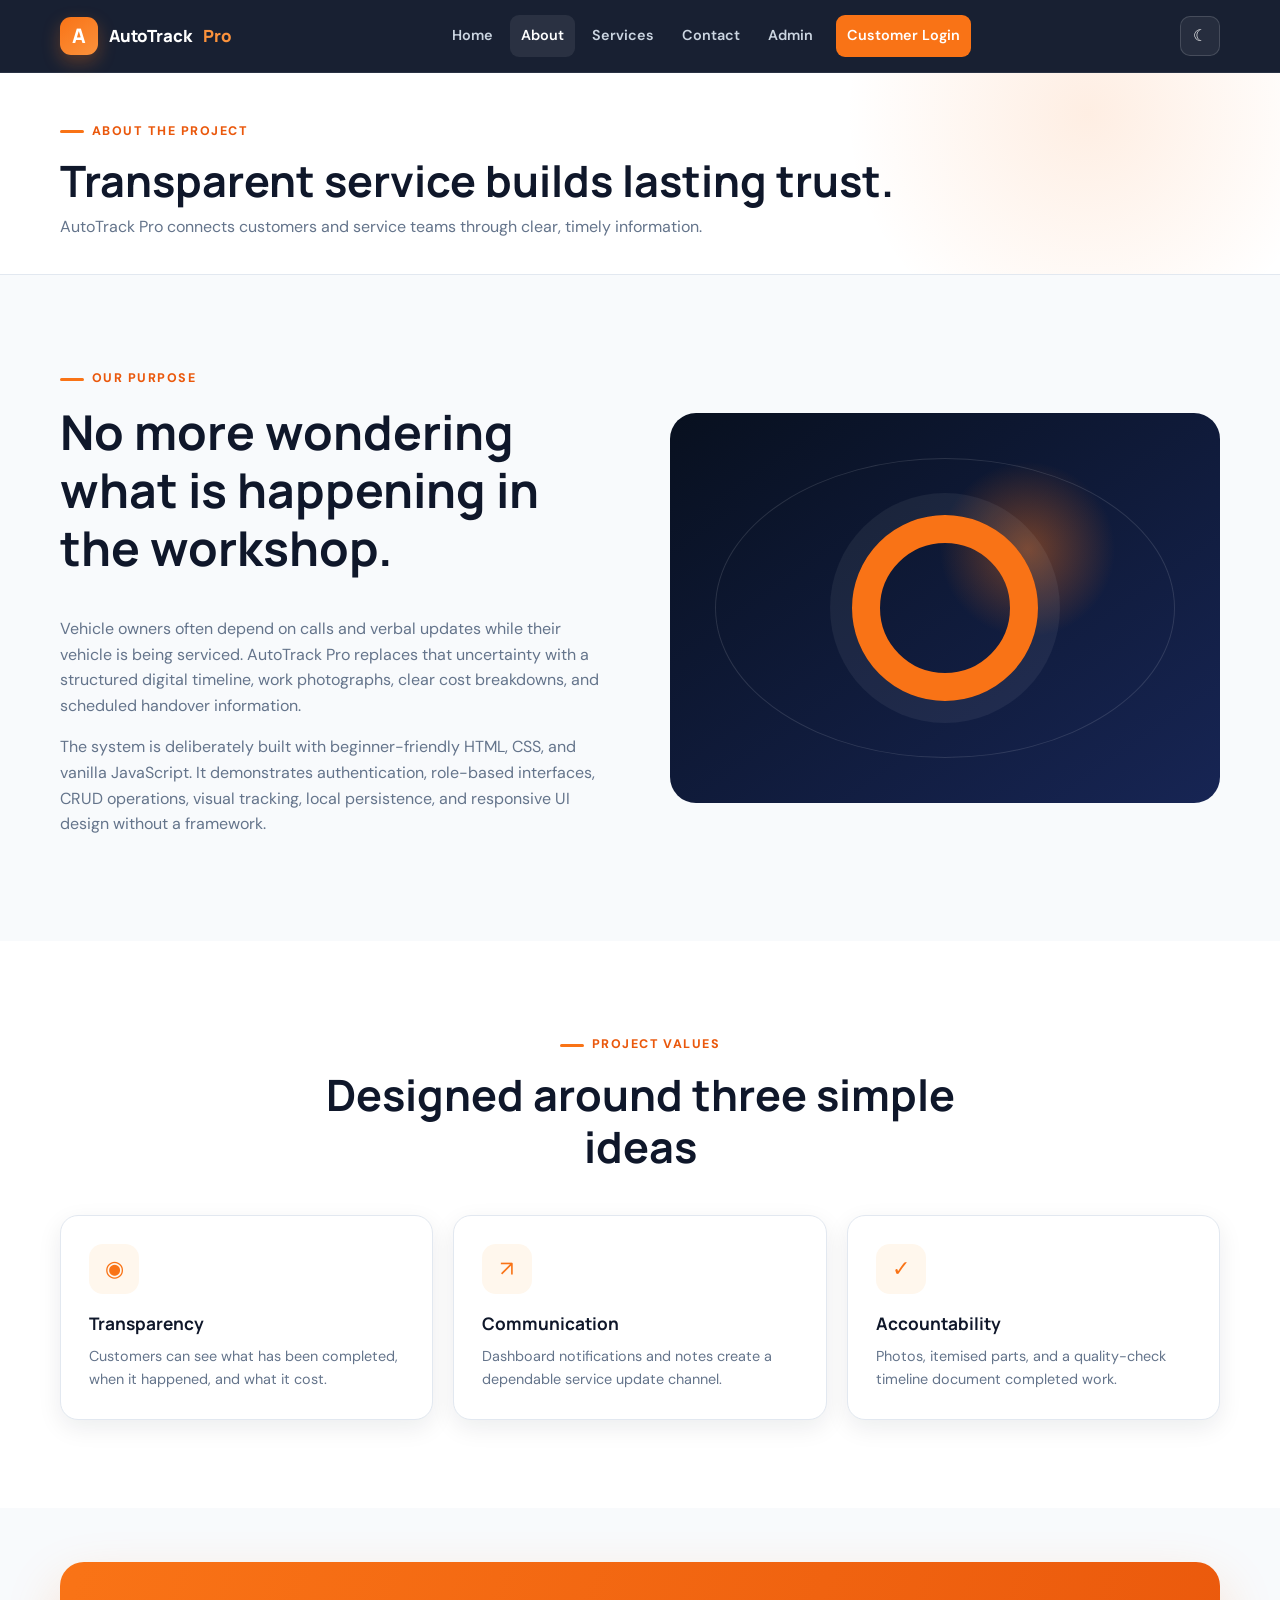
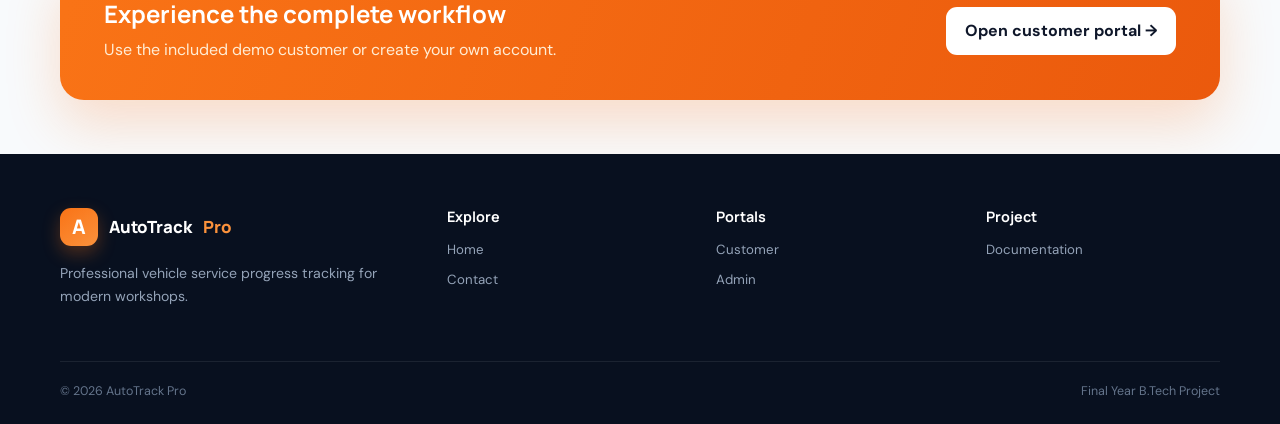
==== about.html @ 39d29e08 "Initial commit for AutoTrack Pro" ====
<!DOCTYPE html>
<html lang="en">
<head><meta charset="UTF-8"><meta name="viewport" content="width=device-width, initial-scale=1.0"><meta name="description" content="About the AutoTrack Pro vehicle service tracking project."><title>About | AutoTrack Pro</title><link rel="stylesheet" href="css/style.css"></head>
<body>
  <nav class="navbar"><div class="container nav-inner"><a class="brand" href="index.html"><span class="brand-mark">A</span>AutoTrack <span>Pro</span></a><div class="nav-links" data-nav><a href="index.html">Home</a><a href="about.html">About</a><a href="index.html#services">Services</a><a href="contact.html">Contact</a><a href="admin-login.html">Admin</a><a class="nav-cta" href="login.html">Customer Login</a></div><div class="nav-actions"><button class="icon-btn" data-theme-toggle>☾</button><button class="icon-btn menu-toggle" data-menu-toggle>☰</button></div></div></nav>
  <header class="page-header"><div class="container"><span class="eyebrow">About the project</span><h1>Transparent service builds lasting trust.</h1><p>AutoTrack Pro connects customers and service teams through clear, timely information.</p></div></header>
  <main>
    <section class="section"><div class="container prose-grid"><div><span class="eyebrow">Our purpose</span><h2 style="font-size:clamp(2rem,4vw,3rem)">No more wondering what is happening in the workshop.</h2><p class="muted">Vehicle owners often depend on calls and verbal updates while their vehicle is being serviced. AutoTrack Pro replaces that uncertainty with a structured digital timeline, work photographs, clear cost breakdowns, and scheduled handover information.</p><p class="muted">The system is deliberately built with beginner-friendly HTML, CSS, and vanilla JavaScript. It demonstrates authentication, role-based interfaces, CRUD operations, visual tracking, local persistence, and responsive UI design without a framework.</p></div><div class="visual-block" aria-label="Abstract automotive technology graphic"></div></div></section>
    <section class="section" style="background:var(--surface)"><div class="container"><header class="section-head"><span class="eyebrow">Project values</span><h2>Designed around three simple ideas</h2></header><div class="feature-grid"><article class="feature-card"><div class="feature-icon">◉</div><h3>Transparency</h3><p>Customers can see what has been completed, when it happened, and what it cost.</p></article><article class="feature-card"><div class="feature-icon">↗</div><h3>Communication</h3><p>Dashboard notifications and notes create a dependable service update channel.</p></article><article class="feature-card"><div class="feature-icon">✓</div><h3>Accountability</h3><p>Photos, itemised parts, and a quality-check timeline document completed work.</p></article></div></div></section>
    <section class="section-sm"><div class="container"><div class="cta-band"><div><h2>Experience the complete workflow</h2><p>Use the included demo customer or create your own account.</p></div><a class="btn" href="login.html">Open customer portal →</a></div></div></section>
  </main>
  <footer class="footer"><div class="container"><div class="footer-grid"><div><a class="brand" href="index.html"><span class="brand-mark">A</span>AutoTrack <span>Pro</span></a><p class="footer-about" style="margin-top:16px">Professional vehicle service progress tracking for modern workshops.</p></div><div><h4>Explore</h4><div class="footer-links"><a href="index.html">Home</a><a href="contact.html">Contact</a></div></div><div><h4>Portals</h4><div class="footer-links"><a href="login.html">Customer</a><a href="admin-login.html">Admin</a></div></div><div><h4>Project</h4><div class="footer-links"><a href="README.md">Documentation</a></div></div></div><div class="footer-bottom"><span>© <span data-current-year></span> AutoTrack Pro</span><span>Final Year B.Tech Project</span></div></div></footer>
  <script src="js/storage.js"></script>
</body>
</html>
---- css/style.css ----
/* =========================================================
   AutoTrack Pro - global professional automotive theme
   ========================================================= */

@import url("https://fonts.googleapis.com/css2?family=DM+Sans:wght@400;500;600;700&family=Manrope:wght@600;700;800&display=swap");

:root {
  --navy: #0f172a;
  --navy-2: #172554;
  --navy-3: #1e293b;
  --orange: #f97316;
  --orange-dark: #ea580c;
  --orange-soft: #fff7ed;
  --blue: #2563eb;
  --green: #16a34a;
  --red: #dc2626;
  --amber: #d97706;
  --surface: #ffffff;
  --surface-2: #f8fafc;
  --surface-3: #f1f5f9;
  --text: #0f172a;
  --muted: #64748b;
  --border: #e2e8f0;
  --shadow: 0 18px 50px rgba(15, 23, 42, 0.09);
  --shadow-sm: 0 8px 24px rgba(15, 23, 42, 0.08);
  --radius: 18px;
  --radius-sm: 12px;
}

[data-theme="dark"] {
  --surface: #111827;
  --surface-2: #0b1120;
  --surface-3: #1e293b;
  --text: #f8fafc;
  --muted: #94a3b8;
  --border: #283548;
  --orange-soft: rgba(249, 115, 22, 0.12);
  --shadow: 0 18px 50px rgba(0, 0, 0, 0.3);
  color-scheme: dark;
}

* {
  box-sizing: border-box;
}

html {
  scroll-behavior: smooth;
}

body {
  margin: 0;
  background: var(--surface-2);
  color: var(--text);
  font-family: "DM Sans", Arial, sans-serif;
  line-height: 1.6;
  -webkit-font-smoothing: antialiased;
}

body::selection {
  background: var(--orange);
  color: white;
}

a {
  color: inherit;
  text-decoration: none;
}

img {
  display: block;
  max-width: 100%;
}

button,
input,
select,
textarea {
  font: inherit;
}

button {
  cursor: pointer;
}

h1,
h2,
h3,
h4,
p {
  margin-top: 0;
}

h1,
h2,
h3,
h4 {
  font-family: "Manrope", "DM Sans", sans-serif;
  line-height: 1.2;
}

.container {
  width: min(1160px, calc(100% - 40px));
  margin-inline: auto;
}

.section {
  padding: 88px 0;
}

.section-sm {
  padding: 54px 0;
}

.section-head {
  max-width: 680px;
  margin: 0 auto 42px;
  text-align: center;
}

.section-head h2 {
  margin-bottom: 12px;
  font-size: clamp(1.8rem, 4vw, 2.7rem);
}

.section-head p,
.muted {
  color: var(--muted);
}

.eyebrow {
  display: inline-flex;
  align-items: center;
  gap: 8px;
  margin-bottom: 14px;
  color: var(--orange-dark);
  font-size: 0.78rem;
  font-weight: 800;
  letter-spacing: 0.12em;
  text-transform: uppercase;
}

.eyebrow::before {
  width: 24px;
  height: 3px;
  border-radius: 99px;
  background: var(--orange);
  content: "";
}

/* Navigation */
.navbar {
  position: sticky;
  z-index: 100;
  top: 0;
  border-bottom: 1px solid rgba(148, 163, 184, 0.14);
  background: rgba(15, 23, 42, 0.96);
  color: white;
  backdrop-filter: blur(16px);
}

.nav-inner {
  display: flex;
  min-height: 72px;
  align-items: center;
  justify-content: space-between;
  gap: 24px;
}

.brand {
  display: inline-flex;
  align-items: center;
  gap: 11px;
  font-family: "Manrope", sans-serif;
  font-size: 1.05rem;
  font-weight: 800;
  white-space: nowrap;
}

.brand-mark {
  display: grid;
  width: 38px;
  height: 38px;
  place-items: center;
  border-radius: 11px;
  background: linear-gradient(145deg, var(--orange), #fb923c);
  box-shadow: 0 7px 18px rgba(249, 115, 22, 0.3);
  color: white;
  font-size: 1.25rem;
}

.brand span:last-child {
  color: #fb923c;
}

.nav-links {
  display: flex;
  align-items: center;
  gap: 6px;
}

.nav-links a {
  padding: 9px 11px;
  border-radius: 9px;
  color: #cbd5e1;
  font-size: 0.9rem;
  font-weight: 600;
  transition: 0.2s ease;
}

.nav-links a:hover,
.nav-links a.active {
  background: rgba(255, 255, 255, 0.08);
  color: white;
}

.nav-links .nav-cta {
  margin-left: 6px;
  background: var(--orange);
  color: white;
}

.nav-links .nav-cta:hover {
  background: var(--orange-dark);
}

.nav-actions {
  display: flex;
  align-items: center;
  gap: 8px;
}

.icon-btn {
  display: inline-grid;
  width: 40px;
  height: 40px;
  place-items: center;
  border: 1px solid rgba(255, 255, 255, 0.15);
  border-radius: 10px;
  background: rgba(255, 255, 255, 0.06);
  color: white;
  font-size: 1rem;
}

.menu-toggle {
  display: none;
}

/* Buttons */
.btn {
  display: inline-flex;
  min-height: 44px;
  align-items: center;
  justify-content: center;
  gap: 9px;
  padding: 10px 18px;
  border: 1px solid transparent;
  border-radius: 11px;
  font-weight: 700;
  transition: transform 0.2s ease, box-shadow 0.2s ease, background 0.2s ease;
}

.btn:hover {
  transform: translateY(-2px);
}

.btn-primary {
  background: linear-gradient(135deg, var(--orange), var(--orange-dark));
  box-shadow: 0 10px 24px rgba(249, 115, 22, 0.22);
  color: white;
}

.btn-dark {
  background: var(--navy);
  color: white;
}

.btn-outline {
  border-color: var(--border);
  background: var(--surface);
  color: var(--text);
}

.btn-ghost {
  border-color: var(--border);
  background: transparent;
  color: var(--text);
}

.btn-danger {
  background: var(--red);
  color: white;
}

.btn-sm {
  min-height: 36px;
  padding: 7px 12px;
  border-radius: 9px;
  font-size: 0.86rem;
}

.btn-block {
  width: 100%;
}

/* Landing hero */
.hero {
  position: relative;
  min-height: 690px;
  overflow: hidden;
  background:
    radial-gradient(circle at 78% 27%, rgba(249, 115, 22, 0.25), transparent 18%),
    linear-gradient(112deg, #08101f 0%, #0f172a 58%, #172554 100%);
  color: white;
}

.hero::before {
  position: absolute;
  inset: 0;
  background-image:
    linear-gradient(rgba(255, 255, 255, 0.025) 1px, transparent 1px),
    linear-gradient(90deg, rgba(255, 255, 255, 0.025) 1px, transparent 1px);
  background-size: 44px 44px;
  content: "";
  mask-image: linear-gradient(to right, black, transparent);
}

.hero-inner {
  position: relative;
  display: grid;
  min-height: 610px;
  align-items: center;
  grid-template-columns: 1.05fr 0.95fr;
  gap: 60px;
}

.hero-copy {
  padding: 64px 0;
}

.hero-copy h1 {
  margin-bottom: 20px;
  font-size: clamp(2.55rem, 6vw, 4.55rem);
  letter-spacing: -0.055em;
}

.hero-copy h1 span {
  color: var(--orange);
}

.hero-copy p {
  max-width: 620px;
  margin-bottom: 30px;
  color: #cbd5e1;
  font-size: 1.08rem;
}

.hero-actions {
  display: flex;
  flex-wrap: wrap;
  gap: 12px;
}

.hero .btn-outline {
  border-color: rgba(255, 255, 255, 0.25);
  background: rgba(255, 255, 255, 0.04);
  color: white;
}

.trust-row {
  display: flex;
  flex-wrap: wrap;
  gap: 24px;
  margin-top: 34px;
  color: #cbd5e1;
  font-size: 0.86rem;
}

.trust-row span::before {
  margin-right: 7px;
  color: #4ade80;
  content: "✓";
  font-weight: 800;
}

.hero-visual {
  position: relative;
  display: grid;
  min-height: 470px;
  place-items: center;
}

.car-silhouette {
  position: absolute;
  right: -55px;
  bottom: 35px;
  width: 540px;
  height: 180px;
  opacity: 0.13;
}

.car-body {
  position: absolute;
  inset: 42px 0 28px;
  border-radius: 80px 110px 28px 28px;
  background: white;
  transform: skewX(-4deg);
}

.car-roof {
  position: absolute;
  top: 0;
  left: 130px;
  width: 275px;
  height: 105px;
  border-radius: 120px 120px 0 0;
  background: white;
}

.car-wheel {
  position: absolute;
  bottom: 0;
  width: 88px;
  height: 88px;
  border: 16px solid #08101f;
  border-radius: 50%;
  background: white;
}

.car-wheel.left {
  left: 78px;
}

.car-wheel.right {
  right: 72px;
}

.floating-panel {
  position: relative;
  z-index: 2;
  width: min(420px, 100%);
  padding: 26px;
  border: 1px solid rgba(255, 255, 255, 0.13);
  border-radius: 24px;
  background: rgba(15, 23, 42, 0.76);
  box-shadow: 0 32px 80px rgba(0, 0, 0, 0.3);
  backdrop-filter: blur(20px);
}

.panel-top {
  display: flex;
  align-items: center;
  justify-content: space-between;
  margin-bottom: 22px;
}

.mini-label {
  color: #94a3b8;
  font-size: 0.75rem;
  font-weight: 700;
  letter-spacing: 0.08em;
  text-transform: uppercase;
}

.status-pill,
.badge {
  display: inline-flex;
  align-items: center;
  gap: 6px;
  padding: 5px 9px;
  border-radius: 999px;
  font-size: 0.75rem;
  font-weight: 800;
  white-space: nowrap;
}

.status-pill {
  background: rgba(34, 197, 94, 0.14);
  color: #4ade80;
}

.status-pill::before {
  width: 7px;
  height: 7px;
  border-radius: 50%;
  background: currentColor;
  content: "";
  animation: pulse 1.8s infinite;
}

.vehicle-line {
  display: flex;
  align-items: center;
  gap: 14px;
  margin-bottom: 24px;
}

.vehicle-icon {
  display: grid;
  width: 52px;
  height: 52px;
  flex: 0 0 auto;
  place-items: center;
  border-radius: 14px;
  background: rgba(249, 115, 22, 0.14);
  color: #fb923c;
  font-size: 1.5rem;
}

.vehicle-line h3 {
  margin: 0 0 3px;
}

.vehicle-line p {
  margin: 0;
  color: #94a3b8;
  font-size: 0.84rem;
}

.progress-track {
  overflow: hidden;
  height: 9px;
  border-radius: 999px;
  background: var(--surface-3);
}

.hero .progress-track {
  background: rgba(255, 255, 255, 0.11);
}

.progress-fill {
  width: var(--progress, 0%);
  height: 100%;
  border-radius: inherit;
  background: linear-gradient(90deg, var(--orange), #fb923c);
  transition: width 0.7s ease;
}

.progress-meta {
  display: flex;
  justify-content: space-between;
  margin-top: 9px;
  color: var(--muted);
  font-size: 0.82rem;
  font-weight: 700;
}

.hero .progress-meta {
  color: #cbd5e1;
}

.mini-steps {
  display: grid;
  gap: 13px;
  margin-top: 24px;
}

.mini-step {
  display: flex;
  align-items: center;
  gap: 11px;
  color: #cbd5e1;
  font-size: 0.85rem;
}

.mini-step i {
  display: grid;
  width: 23px;
  height: 23px;
  place-items: center;
  border-radius: 50%;
  background: rgba(34, 197, 94, 0.15);
  color: #4ade80;
  font-style: normal;
  font-size: 0.7rem;
}

.mini-step.pending i {
  background: rgba(148, 163, 184, 0.14);
  color: #94a3b8;
}

/* Cards and content grids */
.feature-grid,
.stats-grid,
.service-grid {
  display: grid;
  gap: 20px;
  grid-template-columns: repeat(3, 1fr);
}

.feature-card,
.service-card,
.card,
.stat-card {
  border: 1px solid var(--border);
  border-radius: var(--radius);
  background: var(--surface);
  box-shadow: var(--shadow-sm);
}

.feature-card,
.service-card {
  padding: 28px;
  transition: transform 0.25s ease, box-shadow 0.25s ease;
}

.feature-card:hover,
.service-card:hover {
  transform: translateY(-5px);
  box-shadow: var(--shadow);
}

.feature-icon,
.stat-icon {
  display: grid;
  width: 50px;
  height: 50px;
  margin-bottom: 20px;
  place-items: center;
  border-radius: 14px;
  background: var(--orange-soft);
  color: var(--orange);
  font-size: 1.35rem;
}

.feature-card h3,
.service-card h3 {
  margin-bottom: 10px;
  font-size: 1.08rem;
}

.feature-card p,
.service-card p {
  margin-bottom: 0;
  color: var(--muted);
  font-size: 0.9rem;
}

.service-card .price {
  margin: 18px 0 0;
  color: var(--orange-dark);
  font-family: "Manrope", sans-serif;
  font-size: 1.3rem;
  font-weight: 800;
}

.how-section {
  background: var(--navy);
  color: white;
}

.how-section .section-head p {
  color: #94a3b8;
}

.how-grid {
  display: grid;
  grid-template-columns: repeat(4, 1fr);
  gap: 18px;
}

.how-card {
  position: relative;
  padding: 26px;
  border: 1px solid rgba(255, 255, 255, 0.1);
  border-radius: var(--radius);
  background: rgba(255, 255, 255, 0.04);
}

.how-number {
  margin-bottom: 18px;
  color: var(--orange);
  font-family: "Manrope", sans-serif;
  font-size: 2.5rem;
  font-weight: 800;
  opacity: 0.65;
}

.how-card p {
  margin: 0;
  color: #94a3b8;
  font-size: 0.88rem;
}

.cta-band {
  display: flex;
  align-items: center;
  justify-content: space-between;
  gap: 30px;
  padding: 38px 44px;
  border-radius: 24px;
  background:
    linear-gradient(110deg, rgba(249, 115, 22, 0.96), rgba(234, 88, 12, 0.96)),
    var(--orange);
  box-shadow: 0 24px 54px rgba(249, 115, 22, 0.22);
  color: white;
}

.cta-band h2 {
  margin-bottom: 8px;
}

.cta-band p {
  margin: 0;
  color: #ffedd5;
}

.cta-band .btn {
  flex: 0 0 auto;
  background: white;
  color: var(--navy);
}

/* Authentication */
.auth-page {
  display: grid;
  min-height: 100vh;
  background: var(--surface);
  grid-template-columns: 0.92fr 1.08fr;
}

.auth-brand {
  position: relative;
  display: flex;
  overflow: hidden;
  padding: 52px;
  flex-direction: column;
  justify-content: space-between;
  background:
    radial-gradient(circle at 75% 20%, rgba(249, 115, 22, 0.32), transparent 20%),
    linear-gradient(145deg, #08101f, #172554);
  color: white;
}

.auth-brand::after {
  position: absolute;
  right: -110px;
  bottom: -130px;
  width: 430px;
  height: 430px;
  border: 70px solid rgba(255, 255, 255, 0.035);
  border-radius: 50%;
  content: "";
}

.auth-quote {
  position: relative;
  z-index: 1;
  max-width: 510px;
}

.auth-quote h1 {
  margin-bottom: 20px;
  font-size: clamp(2.1rem, 5vw, 3.7rem);
}

.auth-quote p {
  color: #cbd5e1;
}

.auth-points {
  display: grid;
  gap: 13px;
  margin-top: 30px;
}

.auth-points span::before {
  display: inline-grid;
  width: 24px;
  height: 24px;
  margin-right: 9px;
  place-items: center;
  border-radius: 50%;
  background: rgba(249, 115, 22, 0.18);
  color: #fb923c;
  content: "✓";
  font-size: 0.72rem;
}

.auth-form-wrap {
  display: grid;
  min-height: 100%;
  padding: 44px;
  place-items: center;
  background: var(--surface);
}

.auth-form {
  width: min(490px, 100%);
}

.auth-form h2 {
  margin-bottom: 7px;
  font-size: 2rem;
}

.auth-form > p {
  margin-bottom: 28px;
  color: var(--muted);
}

.auth-switch {
  margin-top: 24px;
  color: var(--muted);
  text-align: center;
}

.auth-switch a,
.link {
  color: var(--orange-dark);
  font-weight: 700;
}

.demo-box {
  margin-bottom: 22px;
  padding: 13px 15px;
  border: 1px dashed rgba(249, 115, 22, 0.4);
  border-radius: 11px;
  background: var(--orange-soft);
  color: var(--muted);
  font-size: 0.82rem;
}

.demo-box strong {
  color: var(--text);
}

/* Forms */
.form-grid {
  display: grid;
  grid-template-columns: repeat(2, minmax(0, 1fr));
  gap: 18px;
}

.form-group {
  margin-bottom: 18px;
}

.form-grid .form-group {
  margin: 0;
}

.form-group.full {
  grid-column: 1 / -1;
}

.form-group label {
  display: block;
  margin-bottom: 7px;
  color: var(--text);
  font-size: 0.83rem;
  font-weight: 700;
}

.required {
  color: var(--red);
}

.input,
select,
textarea {
  width: 100%;
  min-height: 46px;
  padding: 11px 13px;
  border: 1px solid var(--border);
  outline: none;
  border-radius: 10px;
  background: var(--surface);
  color: var(--text);
  transition: border 0.2s ease, box-shadow 0.2s ease;
}

textarea {
  min-height: 110px;
  resize: vertical;
}

.input:focus,
select:focus,
textarea:focus {
  border-color: var(--orange);
  box-shadow: 0 0 0 3px rgba(249, 115, 22, 0.12);
}

.input.error {
  border-color: var(--red);
}

.field-error {
  display: block;
  margin-top: 5px;
  color: var(--red);
  font-size: 0.76rem;
}

.input-wrap {
  position: relative;
}

.input-wrap .input {
  padding-right: 44px;
}

.input-action {
  position: absolute;
  top: 50%;
  right: 7px;
  width: 34px;
  height: 34px;
  border: 0;
  border-radius: 8px;
  background: transparent;
  color: var(--muted);
  transform: translateY(-50%);
}

.form-row {
  display: flex;
  align-items: center;
  justify-content: space-between;
  gap: 12px;
  margin: 7px 0 22px;
  font-size: 0.84rem;
}

.check {
  display: inline-flex;
  align-items: center;
  gap: 7px;
  color: var(--muted);
}

.check input {
  accent-color: var(--orange);
}

/* Dashboard shell */
.page-header {
  padding: 42px 0 34px;
  border-bottom: 1px solid var(--border);
  background:
    radial-gradient(circle at 85% 20%, rgba(249, 115, 22, 0.12), transparent 22%),
    var(--surface);
}

.page-header-row {
  display: flex;
  align-items: flex-end;
  justify-content: space-between;
  gap: 20px;
}

.page-header h1 {
  margin-bottom: 7px;
  font-size: clamp(1.9rem, 4vw, 2.7rem);
}

.page-header p {
  margin: 0;
  color: var(--muted);
}

.dashboard-main {
  padding: 34px 0 72px;
}

.stats-grid {
  grid-template-columns: repeat(4, 1fr);
}

.stat-card {
  display: flex;
  padding: 21px;
  align-items: center;
  gap: 15px;
}

.stat-card .stat-icon {
  width: 47px;
  height: 47px;
  margin: 0;
  flex: 0 0 auto;
}

.stat-card h3 {
  margin: 0 0 3px;
  font-size: 1.65rem;
}

.stat-card p {
  margin: 0;
  color: var(--muted);
  font-size: 0.79rem;
}

.dashboard-grid {
  display: grid;
  margin-top: 22px;
  grid-template-columns: minmax(0, 1.65fr) minmax(280px, 0.85fr);
  gap: 22px;
}

.card {
  overflow: hidden;
}

.card-header {
  display: flex;
  min-height: 66px;
  padding: 17px 21px;
  align-items: center;
  justify-content: space-between;
  gap: 16px;
  border-bottom: 1px solid var(--border);
}

.card-header h2,
.card-header h3 {
  margin: 0;
  font-size: 1.05rem;
}

.card-body {
  padding: 21px;
}

.empty-state {
  padding: 45px 24px;
  color: var(--muted);
  text-align: center;
}

.empty-state .empty-icon {
  display: grid;
  width: 64px;
  height: 64px;
  margin: 0 auto 15px;
  place-items: center;
  border-radius: 18px;
  background: var(--surface-3);
  font-size: 1.6rem;
}

.booking-list {
  display: grid;
  gap: 13px;
}

.booking-item {
  display: grid;
  padding: 16px;
  border: 1px solid var(--border);
  border-radius: 13px;
  background: var(--surface);
  grid-template-columns: 1fr auto;
  gap: 14px;
}

.booking-item h4 {
  margin: 0 0 4px;
  font-size: 0.95rem;
}

.booking-item p {
  margin: 0;
  color: var(--muted);
  font-size: 0.8rem;
}

.booking-meta {
  display: flex;
  flex-wrap: wrap;
  gap: 12px;
  margin-top: 11px;
  color: var(--muted);
  font-size: 0.75rem;
}

.badge-pending {
  background: #fef3c7;
  color: #92400e;
}

.badge-progress {
  background: #dbeafe;
  color: #1d4ed8;
}

.badge-completed {
  background: #dcfce7;
  color: #166534;
}

[data-theme="dark"] .badge-pending,
[data-theme="dark"] .badge-progress,
[data-theme="dark"] .badge-completed {
  background: var(--surface-3);
}

.notification-list {
  display: grid;
  gap: 4px;
}

.notification {
  position: relative;
  padding: 13px 8px 13px 35px;
  border-bottom: 1px solid var(--border);
}

.notification:last-child {
  border-bottom: 0;
}

.notification::before {
  position: absolute;
  top: 18px;
  left: 9px;
  width: 9px;
  height: 9px;
  border-radius: 50%;
  background: var(--orange);
  content: "";
}

.notification.read::before {
  background: var(--border);
}

.notification p {
  margin: 0 0 3px;
  font-size: 0.83rem;
}

.notification time {
  color: var(--muted);
  font-size: 0.72rem;
}

/* Tracking */
.track-search {
  display: flex;
  max-width: 700px;
  padding: 6px;
  border: 1px solid var(--border);
  border-radius: 14px;
  background: var(--surface);
  box-shadow: var(--shadow-sm);
}

.track-search input {
  flex: 1;
  border: 0;
  outline: 0;
  background: transparent;
  color: var(--text);
  padding: 8px 12px;
  min-width: 0;
}

.tracking-summary {
  display: grid;
  margin-bottom: 22px;
  grid-template-columns: repeat(4, 1fr);
  gap: 1px;
  overflow: hidden;
  border: 1px solid var(--border);
  border-radius: var(--radius);
  background: var(--border);
}

.summary-cell {
  padding: 18px;
  background: var(--surface);
}

.summary-cell span {
  display: block;
  margin-bottom: 4px;
  color: var(--muted);
  font-size: 0.73rem;
  font-weight: 700;
  letter-spacing: 0.04em;
  text-transform: uppercase;
}

.summary-cell strong {
  font-size: 0.92rem;
}

.timeline-wrap {
  position: relative;
  display: grid;
  gap: 0;
}

.timeline-item {
  position: relative;
  display: grid;
  min-height: 104px;
  padding-left: 58px;
  grid-template-columns: 1fr auto;
  gap: 16px;
}

.timeline-item::before {
  position: absolute;
  top: 0;
  bottom: 0;
  left: 21px;
  width: 2px;
  background: var(--border);
  content: "";
}

.timeline-item:first-child::before {
  top: 22px;
}

.timeline-item:last-child::before {
  bottom: calc(100% - 22px);
}

.timeline-dot {
  position: absolute;
  z-index: 1;
  top: 0;
  left: 0;
  display: grid;
  width: 44px;
  height: 44px;
  place-items: center;
  border: 4px solid var(--surface);
  border-radius: 50%;
  background: var(--surface-3);
  box-shadow: 0 0 0 1px var(--border);
  color: var(--muted);
  font-weight: 800;
}

.timeline-item.done .timeline-dot {
  background: var(--green);
  box-shadow: 0 0 0 1px var(--green);
  color: white;
}

.timeline-item.active .timeline-dot {
  background: var(--orange);
  box-shadow: 0 0 0 5px rgba(249, 115, 22, 0.13);
  color: white;
}

.timeline-content {
  padding: 1px 0 26px;
}

.timeline-content h4 {
  margin: 0 0 5px;
  font-size: 0.95rem;
}

.timeline-content p {
  margin: 0;
  color: var(--muted);
  font-size: 0.8rem;
}

.timeline-content time {
  display: block;
  margin-top: 5px;
  color: var(--green);
  font-size: 0.72rem;
  font-weight: 700;
}

.gallery {
  display: grid;
  grid-template-columns: repeat(3, 1fr);
  gap: 13px;
}

.gallery-item {
  position: relative;
  overflow: hidden;
  aspect-ratio: 4 / 3;
  border-radius: 12px;
  background: var(--surface-3);
}

.gallery-item img {
  width: 100%;
  height: 100%;
  object-fit: cover;
  transition: transform 0.3s ease;
}

.gallery-item:hover img {
  transform: scale(1.04);
}

.gallery-item span {
  position: absolute;
  right: 0;
  bottom: 0;
  left: 0;
  padding: 18px 10px 8px;
  background: linear-gradient(transparent, rgba(0, 0, 0, 0.75));
  color: white;
  font-size: 0.72rem;
}

/* Booking and invoice */
.content-grid {
  display: grid;
  grid-template-columns: minmax(0, 1.5fr) minmax(280px, 0.75fr);
  gap: 22px;
}

.info-box {
  padding: 17px;
  border: 1px solid rgba(37, 99, 235, 0.2);
  border-radius: 12px;
  background: rgba(37, 99, 235, 0.06);
  color: var(--muted);
  font-size: 0.84rem;
}

.info-box strong {
  display: block;
  margin-bottom: 3px;
  color: var(--text);
}

.stepper {
  display: flex;
  margin-bottom: 28px;
  align-items: center;
}

.step {
  display: flex;
  flex: 1;
  align-items: center;
  color: var(--muted);
  font-size: 0.74rem;
  font-weight: 700;
}

.step:not(:last-child)::after {
  height: 2px;
  flex: 1;
  margin: 0 8px;
  background: var(--border);
  content: "";
}

.step i {
  display: grid;
  width: 29px;
  height: 29px;
  margin-right: 7px;
  place-items: center;
  border-radius: 50%;
  background: var(--surface-3);
  font-style: normal;
}

.step.active {
  color: var(--orange-dark);
}

.step.active i,
.step.done i {
  background: var(--orange);
  color: white;
}

.invoice {
  padding: 34px;
  border: 1px solid var(--border);
  border-radius: var(--radius);
  background: var(--surface);
  box-shadow: var(--shadow);
}

.invoice-head {
  display: flex;
  margin-bottom: 30px;
  padding-bottom: 24px;
  align-items: flex-start;
  justify-content: space-between;
  border-bottom: 2px solid var(--navy);
}

.invoice-title {
  color: var(--orange);
  font-size: 2rem;
  letter-spacing: 0.08em;
}

.invoice-meta {
  text-align: right;
}

.invoice-parties {
  display: grid;
  margin-bottom: 28px;
  grid-template-columns: 1fr 1fr;
  gap: 28px;
}

.invoice-parties h4 {
  margin-bottom: 8px;
  color: var(--muted);
  font-size: 0.72rem;
  letter-spacing: 0.08em;
  text-transform: uppercase;
}

.invoice-parties p {
  margin: 0;
  font-size: 0.85rem;
}

.table-wrap {
  overflow-x: auto;
}

.data-table {
  width: 100%;
  border-collapse: collapse;
}

.data-table th,
.data-table td {
  padding: 12px 10px;
  border-bottom: 1px solid var(--border);
  text-align: left;
  font-size: 0.82rem;
}

.data-table th {
  background: var(--surface-3);
  color: var(--muted);
  font-size: 0.7rem;
  letter-spacing: 0.05em;
  text-transform: uppercase;
}

.data-table td:last-child,
.data-table th:last-child {
  text-align: right;
}

.invoice-totals {
  width: min(360px, 100%);
  margin: 22px 0 0 auto;
}

.total-line {
  display: flex;
  padding: 6px 0;
  justify-content: space-between;
  color: var(--muted);
  font-size: 0.84rem;
}

.total-line.grand {
  margin-top: 7px;
  padding-top: 12px;
  border-top: 2px solid var(--text);
  color: var(--text);
  font-family: "Manrope", sans-serif;
  font-size: 1.15rem;
  font-weight: 800;
}

/* Admin */
.admin-layout {
  display: grid;
  grid-template-columns: 250px minmax(0, 1fr);
  min-height: calc(100vh - 72px);
}

.admin-sidebar {
  padding: 24px 16px;
  border-right: 1px solid var(--border);
  background: var(--surface);
}

.admin-profile {
  display: flex;
  margin-bottom: 25px;
  padding: 10px;
  align-items: center;
  gap: 11px;
}

.avatar {
  display: grid;
  width: 43px;
  height: 43px;
  flex: 0 0 auto;
  place-items: center;
  border-radius: 13px;
  background: var(--navy);
  color: white;
  font-weight: 800;
}

.admin-profile strong,
.admin-profile span {
  display: block;
  font-size: 0.83rem;
}

.admin-profile span {
  color: var(--muted);
  font-size: 0.72rem;
}

.side-nav {
  display: grid;
  gap: 5px;
}

.side-nav button {
  display: flex;
  padding: 11px 13px;
  align-items: center;
  gap: 10px;
  border: 0;
  border-radius: 10px;
  background: transparent;
  color: var(--muted);
  text-align: left;
  font-weight: 700;
}

.side-nav button.active,
.side-nav button:hover {
  background: var(--orange-soft);
  color: var(--orange-dark);
}

.admin-content {
  min-width: 0;
  padding: 32px;
}

.admin-head {
  display: flex;
  margin-bottom: 24px;
  align-items: center;
  justify-content: space-between;
  gap: 18px;
}

.admin-head h1 {
  margin: 0 0 5px;
  font-size: 1.75rem;
}

.admin-head p {
  margin: 0;
  color: var(--muted);
}

.toolbar {
  display: flex;
  padding: 15px;
  align-items: center;
  gap: 12px;
  border-bottom: 1px solid var(--border);
}

.toolbar .input {
  min-height: 40px;
}

.toolbar-search {
  position: relative;
  flex: 1;
}

.toolbar-search .input {
  padding-left: 38px;
}

.toolbar-search::before {
  position: absolute;
  z-index: 1;
  top: 8px;
  left: 13px;
  color: var(--muted);
  content: "⌕";
}

.admin-table tbody tr {
  transition: background 0.2s ease;
}

.admin-table tbody tr:hover {
  background: var(--surface-2);
}

.admin-table .actions {
  display: flex;
  justify-content: flex-end;
  gap: 6px;
}

.vehicle-cell strong,
.vehicle-cell span {
  display: block;
}

.vehicle-cell span {
  color: var(--muted);
  font-size: 0.72rem;
}

.modal-backdrop {
  position: fixed;
  z-index: 500;
  inset: 0;
  display: none;
  padding: 22px;
  align-items: center;
  justify-content: center;
  background: rgba(2, 6, 23, 0.74);
  backdrop-filter: blur(5px);
}

.modal-backdrop.open {
  display: flex;
}

.modal {
  width: min(900px, 100%);
  max-height: calc(100vh - 44px);
  overflow: auto;
  border-radius: 20px;
  background: var(--surface);
  box-shadow: 0 30px 100px rgba(0, 0, 0, 0.35);
}

.modal-sm {
  width: min(560px, 100%);
}

.modal-head {
  position: sticky;
  z-index: 2;
  top: 0;
  display: flex;
  padding: 18px 22px;
  align-items: center;
  justify-content: space-between;
  border-bottom: 1px solid var(--border);
  background: var(--surface);
}

.modal-head h3 {
  margin: 0;
}

.modal-close {
  display: grid;
  width: 36px;
  height: 36px;
  place-items: center;
  border: 0;
  border-radius: 9px;
  background: var(--surface-3);
  color: var(--text);
}

.modal-body {
  padding: 22px;
}

.task-editor {
  display: grid;
  gap: 10px;
}

.task-row {
  display: grid;
  padding: 13px;
  align-items: center;
  border: 1px solid var(--border);
  border-radius: 12px;
  grid-template-columns: auto 1fr auto;
  gap: 12px;
}

.task-row.completed {
  border-color: rgba(22, 163, 74, 0.28);
  background: rgba(22, 163, 74, 0.04);
}

.task-check {
  width: 19px;
  height: 19px;
  accent-color: var(--green);
}

.task-row h4 {
  margin: 0 0 3px;
  font-size: 0.87rem;
}

.task-row p {
  margin: 0;
  color: var(--muted);
  font-size: 0.72rem;
}

.upload-zone {
  padding: 24px;
  border: 2px dashed var(--border);
  border-radius: 14px;
  background: var(--surface-2);
  text-align: center;
}

.upload-zone input {
  max-width: 100%;
}

.part-row {
  display: grid;
  margin-bottom: 9px;
  grid-template-columns: 1fr 85px 120px auto;
  gap: 8px;
}

.confirm-card {
  width: min(410px, 100%);
  padding: 30px;
  border-radius: 20px;
  background: var(--surface);
  box-shadow: var(--shadow);
  text-align: center;
}

.confirm-symbol {
  display: grid;
  width: 58px;
  height: 58px;
  margin: 0 auto 16px;
  place-items: center;
  border-radius: 50%;
  background: #fee2e2;
  color: var(--red);
  font-size: 1.5rem;
  font-weight: 800;
}

.confirm-card p {
  color: var(--muted);
}

.confirm-actions {
  display: flex;
  justify-content: center;
  gap: 10px;
}

/* About, contact, footer */
.prose-grid {
  display: grid;
  align-items: center;
  grid-template-columns: 1fr 1fr;
  gap: 60px;
}

.visual-block {
  position: relative;
  min-height: 390px;
  overflow: hidden;
  border-radius: 26px;
  background:
    radial-gradient(circle at 65% 35%, rgba(249, 115, 22, 0.42), transparent 20%),
    linear-gradient(145deg, #08101f, #172554);
}

.visual-block::before {
  position: absolute;
  inset: 45px;
  border: 1px solid rgba(255, 255, 255, 0.12);
  border-radius: 50%;
  content: "";
}

.visual-block::after {
  position: absolute;
  top: 50%;
  left: 50%;
  width: 130px;
  height: 130px;
  border: 28px solid var(--orange);
  border-radius: 50%;
  box-shadow: 0 0 0 22px rgba(255, 255, 255, 0.06);
  content: "";
  transform: translate(-50%, -50%);
}

.contact-grid {
  display: grid;
  grid-template-columns: 0.78fr 1.22fr;
  gap: 22px;
}

.contact-cards {
  display: grid;
  gap: 13px;
}

.contact-card {
  display: flex;
  padding: 18px;
  align-items: center;
  gap: 13px;
  border: 1px solid var(--border);
  border-radius: 14px;
  background: var(--surface);
}

.contact-card .feature-icon {
  width: 43px;
  height: 43px;
  margin: 0;
  flex: 0 0 auto;
  font-size: 1rem;
}

.contact-card h4,
.contact-card p {
  margin: 0;
}

.contact-card p {
  color: var(--muted);
  font-size: 0.8rem;
}

.footer {
  padding: 54px 0 22px;
  background: #08101f;
  color: white;
}

.footer-grid {
  display: grid;
  margin-bottom: 40px;
  grid-template-columns: 1.5fr repeat(3, 1fr);
  gap: 36px;
}

.footer-about {
  max-width: 360px;
  color: #94a3b8;
  font-size: 0.88rem;
}

.footer h4 {
  margin-bottom: 14px;
  font-size: 0.9rem;
}

.footer-links {
  display: grid;
  gap: 8px;
}

.footer-links a {
  color: #94a3b8;
  font-size: 0.83rem;
}

.footer-links a:hover {
  color: #fb923c;
}

.footer-bottom {
  display: flex;
  padding-top: 20px;
  justify-content: space-between;
  border-top: 1px solid rgba(255, 255, 255, 0.08);
  color: #64748b;
  font-size: 0.78rem;
}

/* Feedback and animations */
.toast-stack {
  position: fixed;
  z-index: 1000;
  top: 84px;
  right: 20px;
  display: grid;
  width: min(360px, calc(100% - 40px));
  gap: 10px;
}

.toast {
  display: flex;
  padding: 13px 15px;
  align-items: center;
  gap: 11px;
  border: 1px solid var(--border);
  border-left: 4px solid var(--green);
  border-radius: 11px;
  background: var(--surface);
  box-shadow: var(--shadow);
  color: var(--text);
  font-size: 0.85rem;
  opacity: 0;
  transform: translateX(24px);
  transition: 0.25s ease;
}

.toast.show {
  opacity: 1;
  transform: none;
}

.toast-error {
  border-left-color: var(--red);
}

.toast-icon {
  display: grid;
  width: 24px;
  height: 24px;
  flex: 0 0 auto;
  place-items: center;
  border-radius: 50%;
  background: var(--green);
  color: white;
  font-size: 0.72rem;
  font-weight: 800;
}

.toast-error .toast-icon {
  background: var(--red);
}

.loader {
  display: inline-block;
  width: 18px;
  height: 18px;
  border: 2px solid rgba(255, 255, 255, 0.4);
  border-top-color: white;
  border-radius: 50%;
  animation: spin 0.7s linear infinite;
}

.skeleton {
  overflow: hidden;
  min-height: 70px;
  border-radius: 12px;
  background: var(--surface-3);
}

.skeleton::after {
  display: block;
  width: 40%;
  height: 100%;
  background: linear-gradient(90deg, transparent, rgba(255, 255, 255, 0.45), transparent);
  content: "";
  animation: shimmer 1.2s infinite;
}

.hidden {
  display: none !important;
}

@keyframes spin {
  to {
    transform: rotate(360deg);
  }
}

@keyframes pulse {
  50% {
    opacity: 0.35;
    transform: scale(0.75);
  }
}

@keyframes shimmer {
  from {
    transform: translateX(-140%);
  }
  to {
    transform: translateX(360%);
  }
}

/* Responsive design */
@media (max-width: 980px) {
  .hero-inner,
  .auth-page,
  .prose-grid {
    grid-template-columns: 1fr;
  }

  .hero-inner {
    padding-bottom: 60px;
  }

  .hero-copy {
    padding-bottom: 0;
  }

  .hero-visual {
    min-height: 400px;
  }

  .auth-brand {
    display: none;
  }

  .auth-form-wrap {
    min-height: 100vh;
  }

  .stats-grid {
    grid-template-columns: repeat(2, 1fr);
  }

  .feature-grid,
  .service-grid {
    grid-template-columns: repeat(2, 1fr);
  }

  .how-grid {
    grid-template-columns: repeat(2, 1fr);
  }

  .dashboard-grid,
  .content-grid,
  .contact-grid {
    grid-template-columns: 1fr;
  }

  .admin-layout {
    grid-template-columns: 1fr;
  }

  .admin-sidebar {
    padding: 12px 20px;
    border-right: 0;
    border-bottom: 1px solid var(--border);
  }

  .admin-profile {
    display: none;
  }

  .side-nav {
    display: flex;
    overflow-x: auto;
  }

  .side-nav button {
    flex: 0 0 auto;
  }

  .footer-grid {
    grid-template-columns: repeat(2, 1fr);
  }
}

@media (max-width: 780px) {
  .container {
    width: min(100% - 28px, 1160px);
  }

  .menu-toggle {
    display: inline-grid;
  }

  .nav-links {
    position: absolute;
    top: 72px;
    right: 0;
    left: 0;
    display: none;
    padding: 12px 20px 20px;
    border-top: 1px solid rgba(255, 255, 255, 0.08);
    background: var(--navy);
    box-shadow: 0 18px 28px rgba(0, 0, 0, 0.2);
    flex-direction: column;
    align-items: stretch;
  }

  .nav-links.open {
    display: flex;
  }

  .nav-links .nav-cta {
    margin-left: 0;
    text-align: center;
  }

  .hero {
    min-height: auto;
  }

  .hero-inner {
    gap: 12px;
  }

  .hero-copy {
    padding-top: 54px;
  }

  .hero-visual {
    min-height: 380px;
  }

  .car-silhouette {
    right: -150px;
  }

  .section {
    padding: 64px 0;
  }

  .tracking-summary {
    grid-template-columns: repeat(2, 1fr);
  }

  .page-header-row,
  .admin-head,
  .cta-band {
    align-items: flex-start;
    flex-direction: column;
  }

  .admin-content {
    padding: 24px 16px 50px;
  }

  .admin-table th:nth-child(3),
  .admin-table td:nth-child(3),
  .admin-table th:nth-child(4),
  .admin-table td:nth-child(4) {
    display: none;
  }

  .gallery {
    grid-template-columns: repeat(2, 1fr);
  }
}

@media (max-width: 560px) {
  .feature-grid,
  .service-grid,
  .stats-grid,
  .how-grid,
  .form-grid,
  .invoice-parties,
  .footer-grid {
    grid-template-columns: 1fr;
  }

  .nav-inner {
    min-height: 66px;
  }

  .nav-links {
    top: 66px;
  }

  .brand {
    font-size: 0.94rem;
  }

  .brand-mark {
    width: 34px;
    height: 34px;
  }

  .hero-copy h1 {
    font-size: 2.55rem;
  }

  .hero-actions .btn {
    width: 100%;
  }

  .hero-visual {
    min-height: 360px;
  }

  .floating-panel {
    padding: 20px;
  }

  .auth-form-wrap {
    padding: 30px 20px;
  }

  .page-header {
    padding: 34px 0 27px;
  }

  .track-search {
    align-items: stretch;
    flex-direction: column;
  }

  .tracking-summary {
    grid-template-columns: 1fr;
  }

  .timeline-item {
    grid-template-columns: 1fr;
  }

  .booking-item {
    grid-template-columns: 1fr;
  }

  .booking-item > div:last-child {
    display: flex;
    align-items: center;
    justify-content: space-between;
  }

  .invoice {
    padding: 20px;
  }

  .invoice-head {
    flex-direction: column;
  }

  .invoice-meta {
    margin-top: 16px;
    text-align: left;
  }

  .toolbar {
    align-items: stretch;
    flex-direction: column;
  }

  .admin-table th:nth-child(2),
  .admin-table td:nth-child(2) {
    display: none;
  }

  .part-row {
    padding: 10px;
    border: 1px solid var(--border);
    border-radius: 11px;
    grid-template-columns: 1fr 1fr;
  }

  .part-row input:first-child {
    grid-column: 1 / -1;
  }

  .gallery {
    grid-template-columns: 1fr;
  }

  .footer-bottom {
    gap: 8px;
    flex-direction: column;
  }
}

@media print {
  .navbar,
  .page-header,
  .no-print,
  .footer,
  .toast-stack {
    display: none !important;
  }

  body,
  .dashboard-main {
    padding: 0;
    background: white;
  }

  .container {
    width: 100%;
  }

  .invoice {
    border: 0;
    box-shadow: none;
    color: #0f172a;
  }
}
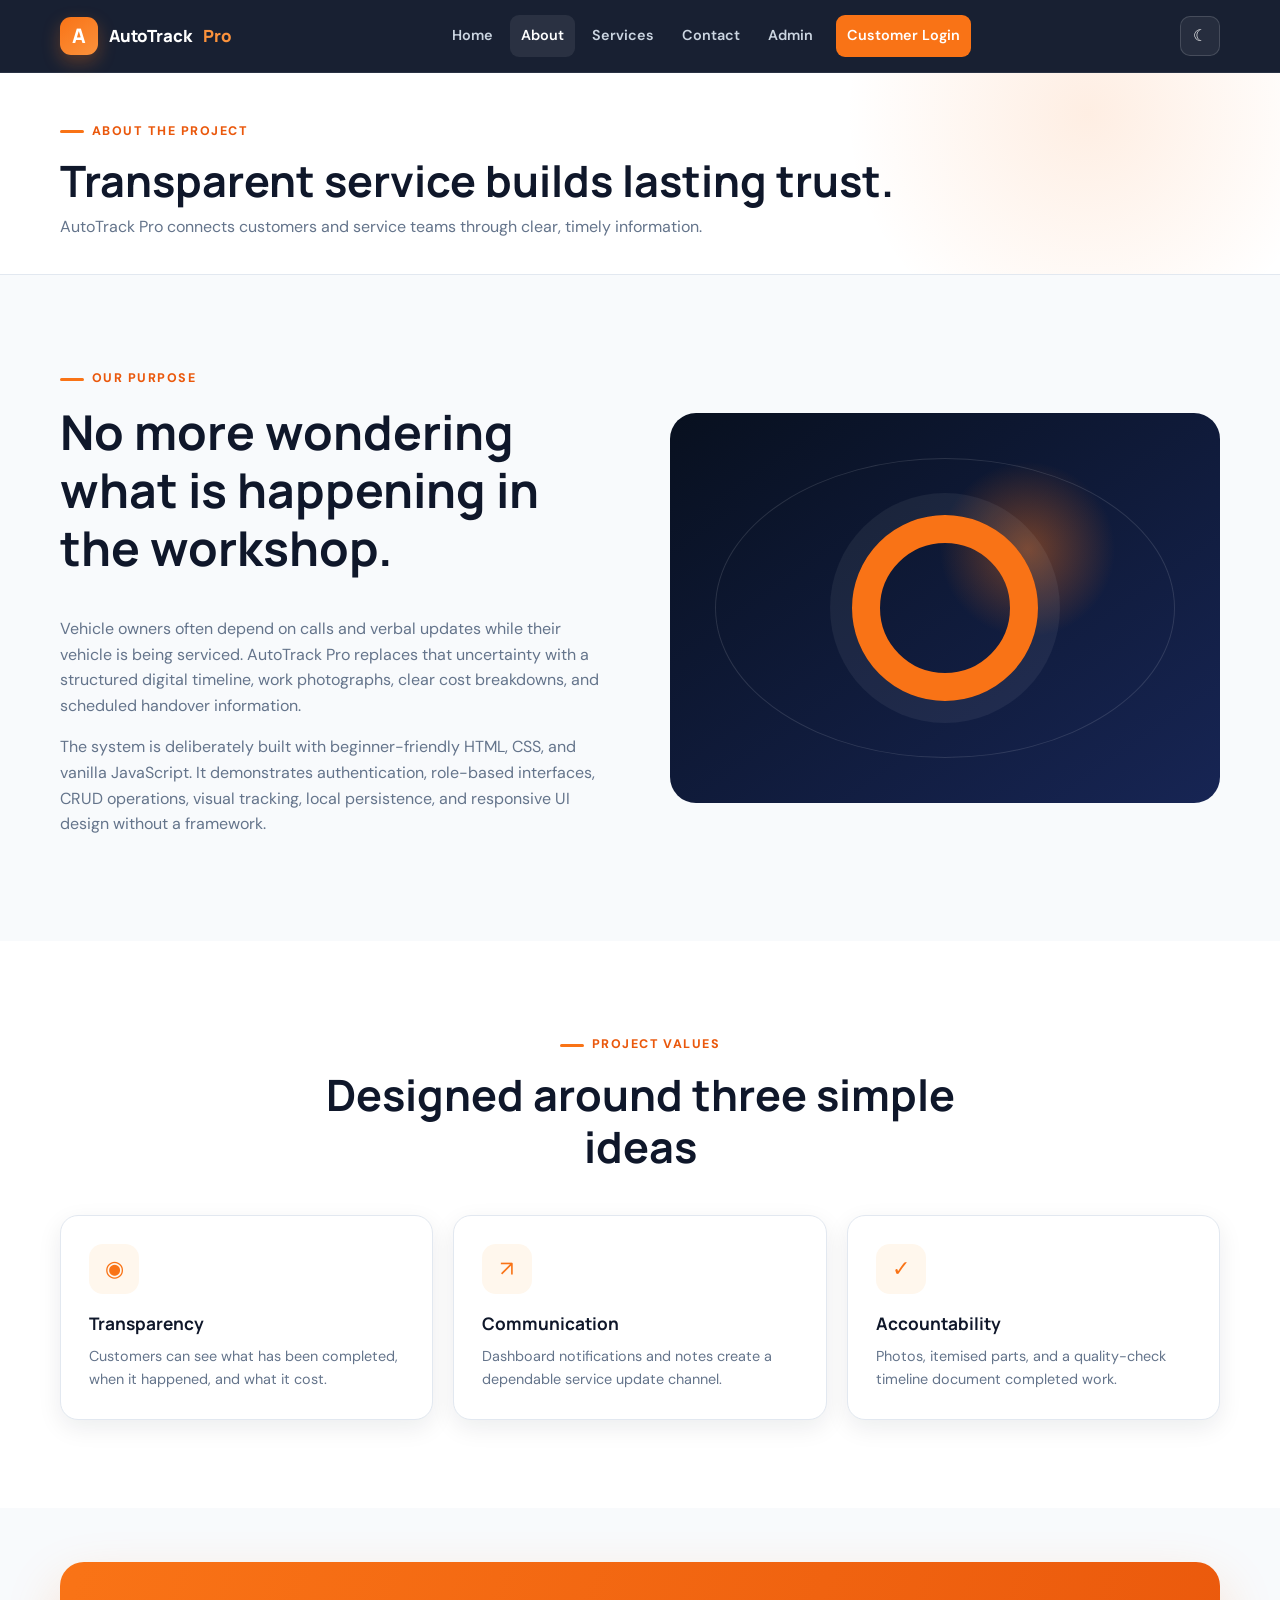
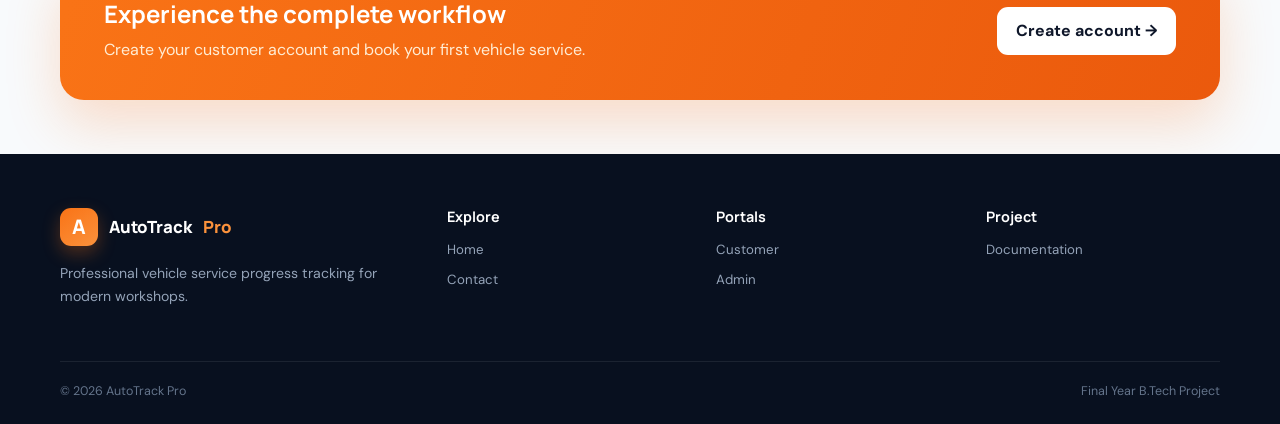
==== commit 165bfc30: "Updated AutoTrack Pro functionality and bug fixes" ====
--- a/about.html
+++ b/about.html
@@ -7,7 +7,7 @@
   <main>
     <section class="section"><div class="container prose-grid"><div><span class="eyebrow">Our purpose</span><h2 style="font-size:clamp(2rem,4vw,3rem)">No more wondering what is happening in the workshop.</h2><p class="muted">Vehicle owners often depend on calls and verbal updates while their vehicle is being serviced. AutoTrack Pro replaces that uncertainty with a structured digital timeline, work photographs, clear cost breakdowns, and scheduled handover information.</p><p class="muted">The system is deliberately built with beginner-friendly HTML, CSS, and vanilla JavaScript. It demonstrates authentication, role-based interfaces, CRUD operations, visual tracking, local persistence, and responsive UI design without a framework.</p></div><div class="visual-block" aria-label="Abstract automotive technology graphic"></div></div></section>
     <section class="section" style="background:var(--surface)"><div class="container"><header class="section-head"><span class="eyebrow">Project values</span><h2>Designed around three simple ideas</h2></header><div class="feature-grid"><article class="feature-card"><div class="feature-icon">◉</div><h3>Transparency</h3><p>Customers can see what has been completed, when it happened, and what it cost.</p></article><article class="feature-card"><div class="feature-icon">↗</div><h3>Communication</h3><p>Dashboard notifications and notes create a dependable service update channel.</p></article><article class="feature-card"><div class="feature-icon">✓</div><h3>Accountability</h3><p>Photos, itemised parts, and a quality-check timeline document completed work.</p></article></div></div></section>
-    <section class="section-sm"><div class="container"><div class="cta-band"><div><h2>Experience the complete workflow</h2><p>Use the included demo customer or create your own account.</p></div><a class="btn" href="login.html">Open customer portal →</a></div></div></section>
+    <section class="section-sm"><div class="container"><div class="cta-band"><div><h2>Experience the complete workflow</h2><p>Create your customer account and book your first vehicle service.</p></div><a class="btn" href="register.html">Create account →</a></div></div></section>
   </main>
   <footer class="footer"><div class="container"><div class="footer-grid"><div><a class="brand" href="index.html"><span class="brand-mark">A</span>AutoTrack <span>Pro</span></a><p class="footer-about" style="margin-top:16px">Professional vehicle service progress tracking for modern workshops.</p></div><div><h4>Explore</h4><div class="footer-links"><a href="index.html">Home</a><a href="contact.html">Contact</a></div></div><div><h4>Portals</h4><div class="footer-links"><a href="login.html">Customer</a><a href="admin-login.html">Admin</a></div></div><div><h4>Project</h4><div class="footer-links"><a href="README.md">Documentation</a></div></div></div><div class="footer-bottom"><span>© <span data-current-year></span> AutoTrack Pro</span><span>Final Year B.Tech Project</span></div></div></footer>
   <script src="js/storage.js"></script>
--- a/css/style.css
+++ b/css/style.css
@@ -811,20 +811,6 @@
   font-weight: 700;
 }
 
-.demo-box {
-  margin-bottom: 22px;
-  padding: 13px 15px;
-  border: 1px dashed rgba(249, 115, 22, 0.4);
-  border-radius: 11px;
-  background: var(--orange-soft);
-  color: var(--muted);
-  font-size: 0.82rem;
-}
-
-.demo-box strong {
-  color: var(--text);
-}
-
 /* Forms */
 .form-grid {
   display: grid;
@@ -1259,10 +1245,85 @@
   font-size: 0.95rem;
 }
 
+.timeline-title-row {
+  display: flex;
+  align-items: flex-start;
+  justify-content: space-between;
+  gap: 12px;
+}
+
+.timeline-title-row h4 {
+  margin-bottom: 10px;
+}
+
+.task-detail-grid {
+  display: grid;
+  margin: 4px 0 10px;
+  grid-template-columns: repeat(2, minmax(0, 1fr));
+  gap: 8px;
+}
+
+.task-detail-grid > div {
+  padding: 9px 11px;
+  border-radius: 9px;
+  background: var(--surface-2);
+}
+
+.task-detail-grid span,
+.task-detail-grid strong {
+  display: block;
+}
+
+.task-detail-grid span {
+  margin-bottom: 2px;
+  color: var(--muted);
+  font-size: 0.66rem;
+  font-weight: 700;
+  letter-spacing: 0.03em;
+  text-transform: uppercase;
+}
+
+.task-detail-grid strong {
+  font-size: 0.78rem;
+}
+
 .timeline-content p {
   margin: 0;
   color: var(--muted);
   font-size: 0.8rem;
+}
+
+.service-note {
+  padding: 9px 11px;
+  border-left: 3px solid var(--orange);
+  border-radius: 0 8px 8px 0;
+  background: var(--orange-soft);
+}
+
+.service-note strong {
+  color: var(--text);
+}
+
+.task-photo-grid {
+  display: grid;
+  margin-top: 11px;
+  grid-template-columns: repeat(3, minmax(0, 120px));
+  gap: 8px;
+}
+
+.task-photo {
+  overflow: hidden;
+  margin: 0;
+  aspect-ratio: 4 / 3;
+  border: 1px solid var(--border);
+  border-radius: 9px;
+  background: var(--surface-3);
+}
+
+.task-photo img {
+  width: 100%;
+  height: 100%;
+  object-fit: cover;
 }
 
 .timeline-content time {
@@ -1717,12 +1778,92 @@
   font-size: 0.72rem;
 }
 
+.task-fields {
+  display: grid;
+  margin-top: 7px;
+  grid-template-columns: minmax(150px, 0.65fr) minmax(220px, 1.35fr);
+  gap: 8px;
+}
+
+.task-fields .input {
+  min-height: 36px;
+  padding: 7px 9px;
+}
+
 .upload-zone {
   padding: 24px;
   border: 2px dashed var(--border);
   border-radius: 14px;
   background: var(--surface-2);
   text-align: center;
+}
+
+.upload-preview {
+  display: grid;
+  margin-top: 12px;
+  grid-template-columns: repeat(3, minmax(0, 1fr));
+  gap: 8px;
+}
+
+.upload-preview:empty {
+  display: none;
+}
+
+.upload-preview-item {
+  overflow: hidden;
+  border: 1px solid var(--border);
+  border-radius: 10px;
+  background: var(--surface);
+}
+
+.upload-preview-item img {
+  width: 100%;
+  aspect-ratio: 16 / 9;
+  object-fit: cover;
+}
+
+.upload-preview-item span {
+  display: block;
+  overflow: hidden;
+  padding: 6px 8px;
+  color: var(--muted);
+  font-size: 0.68rem;
+  text-overflow: ellipsis;
+  white-space: nowrap;
+}
+
+.dashboard-proof {
+  display: grid;
+  margin-top: 14px;
+  padding: 9px;
+  align-items: center;
+  border: 1px solid var(--border);
+  border-radius: 12px;
+  background: var(--surface-2);
+  grid-template-columns: 82px 1fr;
+  gap: 11px;
+}
+
+.dashboard-proof img {
+  width: 82px;
+  height: 62px;
+  border-radius: 8px;
+  object-fit: cover;
+}
+
+.dashboard-proof strong,
+.dashboard-proof small {
+  display: block;
+}
+
+.dashboard-proof strong {
+  margin: 1px 0;
+  font-size: 0.8rem;
+}
+
+.dashboard-proof small {
+  color: var(--muted);
+  font-size: 0.7rem;
 }
 
 .upload-zone input {
@@ -2047,11 +2188,13 @@
   }
 
   .admin-layout {
-    grid-template-columns: 1fr;
+    grid-template-columns: minmax(0, 1fr);
   }
 
   .admin-sidebar {
+    min-width: 0;
     padding: 12px 20px;
+    overflow: hidden;
     border-right: 0;
     border-bottom: 1px solid var(--border);
   }
@@ -2062,6 +2205,7 @@
 
   .side-nav {
     display: flex;
+    max-width: 100%;
     overflow-x: auto;
   }
 
@@ -2262,6 +2406,25 @@
     grid-template-columns: 1fr 1fr;
   }
 
+  .task-fields,
+  .task-detail-grid {
+    grid-template-columns: 1fr;
+  }
+
+  .task-row {
+    align-items: flex-start;
+    grid-template-columns: auto 1fr;
+  }
+
+  .task-row > .badge {
+    grid-column: 2;
+    justify-self: start;
+  }
+
+  .upload-preview {
+    grid-template-columns: 1fr;
+  }
+
   .part-row input:first-child {
     grid-column: 1 / -1;
   }
